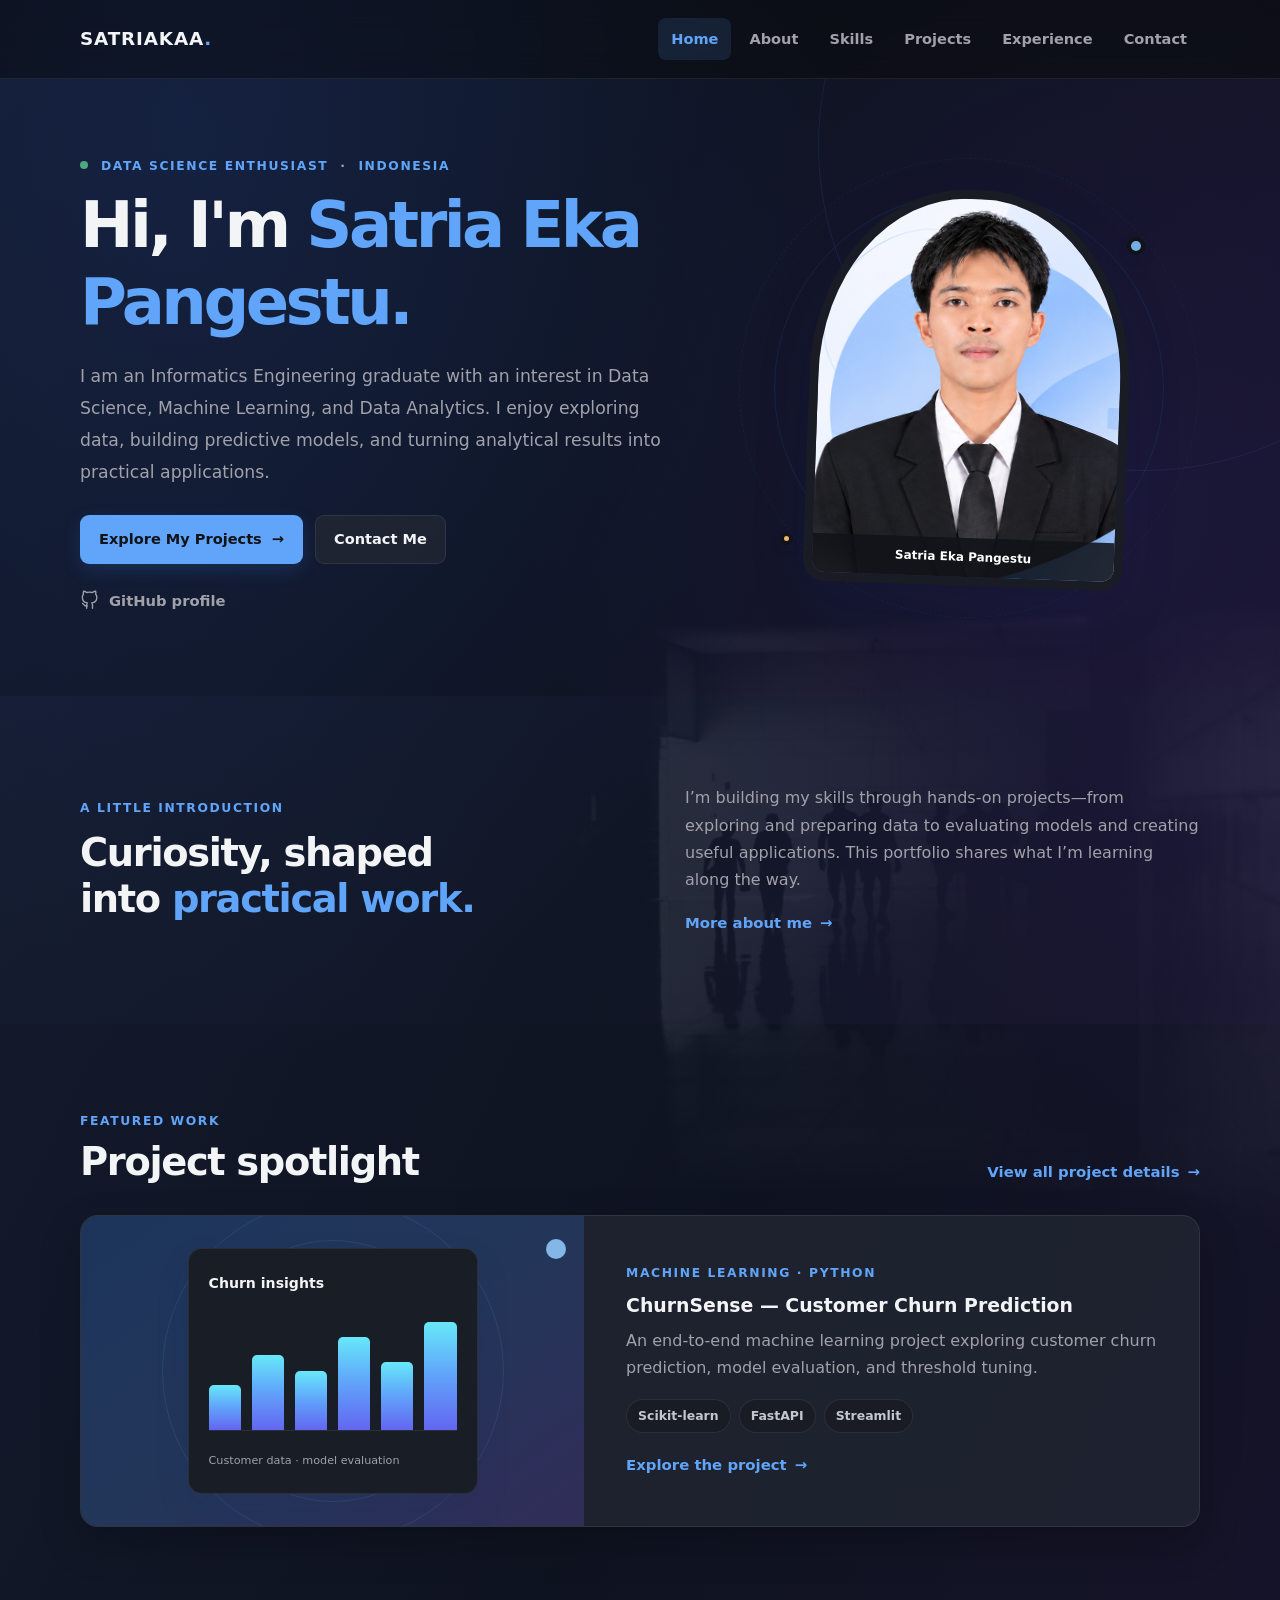
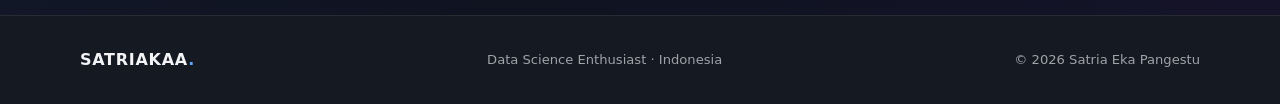
==== index.html @ 606b16f2 "Add portfolio website files" ====
<!doctype html>
<html lang="en">
  <head>
    <meta charset="utf-8" />
    <meta name="viewport" content="width=device-width, initial-scale=1" />
    <meta name="description" content="Satria Eka Pangestu is an Informatics Engineering graduate interested in data science, machine learning, and data analytics." />
    <meta name="theme-color" content="#ffffff" />
    <meta property="og:type" content="website" />
    <meta property="og:title" content="Satria Eka Pangestu | Data Science Enthusiast" />
    <meta property="og:description" content="Explore Satria Eka Pangestu's data science projects, skills, and experience." />
    <meta property="og:image" content="assets/images/profile.jpg" />
    <title>Satria Eka Pangestu | Data Science Enthusiast</title>
    <link rel="icon" href="assets/images/favicon.svg" type="image/svg+xml" />
    <link rel="stylesheet" href="assets/css/style.css" />
    <script src="assets/js/main.js" defer></script>
  </head>
  <body>
    <a class="skip-link" href="#main">Skip to content</a>
    <header class="site-header">
      <div class="container header-inner">
        <a class="brand" href="index.html" aria-label="SATRIAKAA home">SATRIAKAA<span>.</span></a>
        <button class="menu-toggle" type="button" aria-expanded="false" aria-controls="primary-navigation" aria-label="Open navigation menu"><span></span><span></span><span></span></button>
        <nav class="site-nav" id="primary-navigation" aria-label="Main navigation">
          <a href="index.html" aria-current="page">Home</a><a href="about.html">About</a><a href="skills.html">Skills</a><a href="projects.html">Projects</a><a href="experience.html">Experience</a><a href="contact.html">Contact</a>
        </nav>
      </div>
    </header>
    <main id="main">
      <section class="hero section">
        <div class="container hero-grid">
          <div class="hero-copy">
            <p class="eyebrow"><span class="status-dot"></span> Data Science Enthusiast <span class="eyebrow-divider">·</span> Indonesia</p>
            <h1>Hi, I'm <span class="text-blue">Satria Eka Pangestu.</span></h1>
            <p class="hero-lead">
              I am an Informatics Engineering graduate with an interest in Data Science, Machine Learning, and Data Analytics. I enjoy exploring data, building predictive models, and turning analytical results into practical applications.
            </p>
            <div class="button-row">
              <a class="button button-primary" href="projects.html">Explore My Projects <span aria-hidden="true">→</span></a
              ><a class="button button-secondary" href="contact.html">Contact Me</a>
            </div>
            <a class="social-link" href="https://github.com/SATRIAKAA" target="_blank" rel="noopener noreferrer" aria-label="Visit Satria Eka Pangestu on GitHub (opens in a new tab)"
              ><svg viewBox="0 0 24 24" aria-hidden="true">
                <path
                  d="M9 19c-4.3 1.4-4.3-2.5-6-3m12 6v-3.9a3.4 3.4 0 0 0-.9-2.7c3-.3 6.1-1.5 6.1-6.7a5.2 5.2 0 0 0-1.4-3.6 4.8 4.8 0 0 0-.1-3.6S17.5 1.2 15 3a13.2 13.2 0 0 0-7 0C5.5 1.2 4.3 1.5 4.3 1.5a4.8 4.8 0 0 0-.1 3.6 5.2 5.2 0 0 0-1.4 3.6c0 5.2 3.1 6.4 6.1 6.7a3.4 3.4 0 0 0-.9 2.7V22" /></svg
              >GitHub profile</a
            >
          </div>
          <div class="hero-visual">
            <div class="hero-orbit orbit-one"></div>
            <div class="hero-orbit orbit-two"></div>
            <div class="profile-frame"><img src="assets/images/profile.png" alt="Illustrated profile photo placeholder for Satria Eka Pangestu" /><span class="image-caption">Satria Eka Pangestu</span></div>
            <span class="decor-dot decor-dot-one"></span><span class="decor-dot decor-dot-two"></span>
          </div>
        </div>
      </section>
      <section class="section section-soft">
        <div class="container intro-grid">
          <div>
            <p class="eyebrow">A little introduction</p>
            <h2>Curiosity, shaped into <span class="text-blue">practical work.</span></h2>
          </div>
          <div>
            <p class="section-copy">I’m building my skills through hands-on projects—from exploring and preparing data to evaluating models and creating useful applications. This portfolio shares what I’m learning along the way.</p>
            <a class="text-link" href="about.html">More about me <span aria-hidden="true">→</span></a>
          </div>
        </div>
      </section>
      <section class="section">
        <div class="container">
          <div class="section-heading">
            <div>
              <p class="eyebrow">Featured work</p>
              <h2>Project spotlight</h2>
            </div>
            <a class="text-link" href="projects.html">View all project details <span aria-hidden="true">→</span></a>
          </div>
          <article class="card spotlight-card">
            <div class="spotlight-art" aria-hidden="true">
              <div class="chart-card">
                <span class="chart-label">Churn insights</span>
                <div class="chart-bars"><i></i><i></i><i></i><i></i><i></i><i></i></div>
                <span class="chart-axis">Customer data · model evaluation</span>
              </div>
              <span class="spotlight-orb"></span>
            </div>
            <div class="spotlight-content">
              <p class="eyebrow">Machine learning · Python</p>
              <h3>ChurnSense — Customer Churn Prediction</h3>
              <p>An end-to-end machine learning project exploring customer churn prediction, model evaluation, and threshold tuning.</p>
              <div class="tag-list" aria-label="Project technologies"><span class="tag">Scikit-learn</span><span class="tag">FastAPI</span><span class="tag">Streamlit</span></div>
              <a class="text-link" href="projects.html">Explore the project <span aria-hidden="true">→</span></a>
            </div>
          </article>
        </div>
      </section>
    </main>
    <footer class="site-footer">
      <div class="container footer-inner">
        <a class="brand footer-brand" href="index.html">SATRIAKAA<span>.</span></a>
        <p>Data Science Enthusiast · Indonesia</p>
        <p class="copyright">© <span data-current-year>2026</span> Satria Eka Pangestu</p>
      </div>
    </footer>
  </body>
</html>
---- assets/css/style.css ----
:root {
  color-scheme: dark;
  --color-background: #111318;
  --color-background-secondary: #191c24;
  --color-card: #222733c4;
  --color-navy: #f3f4f6;
  --color-blue: #60a5fa;
  --color-blue-dark: #93c5fd;
  --color-pale: rgb(96 165 250 / 12%);
  --color-text: #a1a1aa;
  --color-border: rgb(255 255 255 / 8%);
  --color-white: #222733;
  --color-surface: #191c24;
  --shadow-card: 0 16px 40px rgb(0 0 0 / 22%);
  --radius-card: 18px;
  --content-width: 1120px;
}

* {
  box-sizing: border-box;
}
html {
  scroll-behavior: smooth;
}
body {
  margin: 0;
  background-color: var(--color-background);
  background-image:
    radial-gradient(ellipse at 15% 8%, rgb(37 99 235 / 20%), transparent 42%),
    radial-gradient(ellipse at 88% 30%, rgb(124 58 237 / 14%), transparent 38%),
    linear-gradient(180deg, rgb(10 14 25 / 76%), rgb(10 12 20 / 88%)),
    url("../images/background-optimized.jpg");
  background-position: center;
  background-size: cover;
  color: var(--color-navy);
  font-family:
    Inter,
    ui-sans-serif,
    system-ui,
    -apple-system,
    BlinkMacSystemFont,
    "Segoe UI",
    sans-serif;
  font-size: 16px;
  line-height: 1.7;
  -webkit-font-smoothing: antialiased;
}
a {
  color: inherit;
}
button,
a {
  -webkit-tap-highlight-color: transparent;
}
a:focus-visible,
button:focus-visible {
  outline: 3px solid #68aaf000;
  outline-offset: 4px;
}
img,
svg {
  display: block;
  max-width: 100%;
}
.container {
  width: min(var(--content-width), calc(100% - 48px));
  margin-inline: auto;
}
.skip-link {
  position: absolute;
  z-index: 20;
  top: 12px;
  left: 12px;
  padding: 10px 14px;
  transform: translateY(-160%);
  border-radius: 8px;
  background: var(--color-navy);
  color: var(--color-white);
}
.skip-link:focus {
  transform: translateY(0);
}
.site-header {
  position: sticky;
  top: 0;
  z-index: 5;
  border-bottom: 1px solid var(--color-border);
  background: rgb(17 19 24 / 52%);
  backdrop-filter: blur(14px);
  -webkit-backdrop-filter: blur(14px);
}
.header-inner {
  min-height: 78px;
  display: flex;
  align-items: center;
  justify-content: space-between;
  gap: 32px;
}
.brand {
  color: var(--color-navy);
  font-size: 1.15rem;
  font-weight: 850;
  letter-spacing: 0.045em;
  text-decoration: none;
}
.brand span {
  color: var(--color-blue);
}
.site-nav {
  display: flex;
  align-items: center;
  gap: 5px;
}
.site-nav a {
  border-radius: 8px;
  padding: 9px 13px;
  color: #43516c;
  font-size: 0.91rem;
  font-weight: 600;
  text-decoration: none;
  transition:
    background-color 0.18s ease,
    color 0.18s ease;
}
.site-nav a:hover,
.site-nav a[aria-current="page"] {
  background: var(--color-pale);
  color: var(--color-blue);
}
.menu-toggle {
  display: none;
}

.section {
  padding: 88px 0;
}
.section-soft {
  background: linear-gradient(115deg, rgb(30 41 70 / 82%) 0%, rgb(24 32 54 / 82%) 52%, rgb(35 29 67 / 82%) 100%);
}
.hero {
  position: relative;
  overflow: hidden;
  min-height: 590px;
  display: flex;
  align-items: center;
  padding: 78px 0;
}
.hero::before {
  position: absolute;
  top: -260px;
  right: -190px;
  width: 650px;
  height: 650px;
  border: 1px solid rgb(23 105 170 / 9%);
  border-radius: 50%;
  content: "";
}
.hero-grid {
  position: relative;
  display: grid;
  grid-template-columns: 1.12fr 0.88fr;
  align-items: center;
  gap: 70px;
}
.hero-copy {
  max-width: 680px;
}
.eyebrow {
  margin: 0 0 12px;
  color: var(--color-blue);
  font-size: 0.77rem;
  font-weight: 750;
  letter-spacing: 0.13em;
  line-height: 1.5;
  text-transform: uppercase;
}
.status-dot {
  display: inline-block;
  width: 8px;
  height: 8px;
  margin-right: 7px;
  border-radius: 50%;
  background: #4ea582;
  vertical-align: 1px;
}
.eyebrow-divider {
  padding: 0 6px;
  color: #9aa8be;
}
h1,
h2,
h3,
p {
  margin-top: 0;
}
h1,
h2,
h3 {
  color: var(--color-navy);
  line-height: 1.2;
}
h1 {
  margin-bottom: 20px;
  font-size: clamp(2.6rem, 5vw, 4.2rem);
  font-weight: 780;
  letter-spacing: -0.055em;
}
h2 {
  margin-bottom: 18px;
  font-size: clamp(1.75rem, 3vw, 2.45rem);
  font-weight: 740;
  letter-spacing: -0.035em;
}
h3 {
  margin-bottom: 10px;
  font-size: 1.18rem;
  font-weight: 700;
}
.text-blue {
  color: var(--color-blue);
}
.hero-lead {
  max-width: 620px;
  margin-bottom: 26px;
  color: var(--color-text);
  font-size: 1.08rem;
  line-height: 1.85;
}
.button-row {
  display: flex;
  flex-wrap: wrap;
  align-items: center;
  gap: 12px;
}
.button {
  min-height: 48px;
  display: inline-flex;
  align-items: center;
  justify-content: center;
  gap: 10px;
  border: 1px solid transparent;
  border-radius: 9px;
  padding: 11px 18px;
  font-size: 0.91rem;
  font-weight: 700;
  text-align: center;
  text-decoration: none;
  transition:
    background-color 0.18s ease,
    box-shadow 0.18s ease,
    transform 0.18s ease;
}
.button:hover {
  transform: translateY(-2px);
}
.button-primary {
  background: var(--color-blue);
  color: var(--color-white);
  box-shadow: 0 6px 15px rgb(23 105 170 / 17%);
}
.button-primary:hover {
  background: var(--color-blue-dark);
  box-shadow: 0 9px 20px rgb(23 105 170 / 22%);
}
.button-secondary {
  border-color: var(--color-border);
  background: var(--color-white);
  color: var(--color-navy);
}
.button-secondary:hover {
  border-color: #9ebee4;
  background: #f8fbff;
}
.social-link {
  display: inline-flex;
  align-items: center;
  gap: 9px;
  margin-top: 24px;
  color: var(--color-text);
  font-size: 0.92rem;
  font-weight: 600;
  text-decoration: none;
}
.social-link:hover {
  color: var(--color-blue);
}
.social-link svg {
  width: 20px;
  fill: none;
  stroke: currentColor;
  stroke-linecap: round;
  stroke-linejoin: round;
  stroke-width: 1.6;
}
.hero-visual {
  position: relative;
  min-height: 390px;
  display: grid;
  place-items: center;
}
.profile-frame {
  position: relative;
  z-index: 1;
  width: min(320px, 82%);
  overflow: hidden;
  border: 9px solid var(--color-white);
  border-radius: 48% 48% 22px 22px;
  background: var(--color-pale);
  box-shadow: 0 20px 55px rgb(16 38 92 / 14%);
  transform: rotate(2deg);
}
.profile-frame img {
  width: 100%;
  aspect-ratio: 4 / 5;
  object-fit: cover;
}
.image-caption {
  position: absolute;
  right: 0;
  bottom: 0;
  left: 0;
  padding: 9px 12px;
  background: rgb(16 38 92 / 80%);
  color: white;
  font-size: 0.75rem;
  font-weight: 650;
  text-align: center;
}
.hero-orbit {
  position: absolute;
  border: 1px solid rgb(23 105 170 / 18%);
  border-radius: 50%;
}
.orbit-one {
  width: 390px;
  height: 390px;
}
.orbit-two {
  width: 460px;
  height: 460px;
  border-style: dashed;
  opacity: 0.7;
}
.decor-dot {
  position: absolute;
  z-index: 2;
  width: 18px;
  height: 18px;
  border: 4px solid white;
  border-radius: 50%;
  background: #76aee4;
  box-shadow: 0 4px 12px rgb(16 38 92 / 12%);
}
.decor-dot-one {
  top: 47px;
  right: 12%;
}
.decor-dot-two {
  bottom: 40px;
  left: 9%;
  width: 13px;
  height: 13px;
  background: #e9b86f;
}

.intro-grid {
  display: grid;
  grid-template-columns: 1fr 1fr;
  align-items: center;
  gap: 90px;
}
.intro-grid h2 {
  max-width: 420px;
  margin-bottom: 0;
}
.section-copy {
  margin-bottom: 16px;
  color: var(--color-text);
}
.text-link {
  display: inline-flex;
  align-items: center;
  gap: 8px;
  color: var(--color-blue);
  font-size: 0.93rem;
  font-weight: 700;
  text-decoration: none;
}
.text-link:hover {
  color: var(--color-blue-dark);
}
.section-heading {
  display: flex;
  align-items: end;
  justify-content: space-between;
  gap: 24px;
  margin-bottom: 30px;
}
.section-heading .eyebrow {
  margin-bottom: 8px;
}
.section-heading h2 {
  margin-bottom: 0;
}
.centered-heading {
  justify-content: center;
  text-align: center;
}
.card {
  border: 1px solid var(--color-border);
  border-radius: var(--radius-card);
  background: var(--color-white);
  box-shadow: var(--shadow-card);
  transition:
    transform 0.2s ease,
    border-color 0.2s ease,
    box-shadow 0.2s ease;
}
.spotlight-card {
  display: grid;
  grid-template-columns: 0.9fr 1.1fr;
  overflow: hidden;
}
.spotlight-art {
  position: relative;
  min-height: 310px;
  display: grid;
  place-items: center;
  overflow: hidden;
  background: linear-gradient(145deg, #1d355b, #23365a 52%, #312d59);
}
.spotlight-art::before,
.spotlight-art::after {
  position: absolute;
  border: 1px solid rgb(23 105 170 / 13%);
  border-radius: 50%;
  content: "";
}
.spotlight-art::before {
  width: 340px;
  height: 340px;
}
.spotlight-art::after {
  width: 260px;
  height: 260px;
}
.chart-card {
  position: relative;
  z-index: 1;
  width: min(290px, 82%);
  border: 1px solid rgb(216 229 248 / 90%);
  border-radius: 14px;
  padding: 20px;
  background: rgb(255 255 255 / 91%);
  box-shadow: 0 15px 35px rgb(16 38 92 / 10%);
}
.chart-label {
  color: var(--color-navy);
  font-size: 0.88rem;
  font-weight: 700;
}
.chart-bars {
  height: 115px;
  display: flex;
  align-items: end;
  justify-content: space-between;
  gap: 11px;
  margin: 20px 0 14px;
  border-bottom: 1px solid var(--color-border);
}
.chart-bars i {
  flex: 1;
  border-radius: 5px 5px 0 0;
  background: linear-gradient(180deg, #67e8f9, #60a5fa 48%, #6366f1);
}
.chart-bars i:nth-child(1) {
  height: 40%;
}
.chart-bars i:nth-child(2) {
  height: 66%;
}
.chart-bars i:nth-child(3) {
  height: 52%;
}
.chart-bars i:nth-child(4) {
  height: 82%;
}
.chart-bars i:nth-child(5) {
  height: 60%;
}
.chart-bars i:nth-child(6) {
  height: 95%;
}
.chart-axis {
  color: #78859b;
  font-size: 0.7rem;
}
.spotlight-orb {
  position: absolute;
  top: 23px;
  right: 18px;
  width: 20px;
  height: 20px;
  border-radius: 50%;
  background: #83b7e7;
}
.spotlight-content {
  align-self: center;
  padding: 38px 42px;
}
.spotlight-content > p:not(.eyebrow) {
  margin-bottom: 18px;
  color: var(--color-text);
}
.tag-list {
  display: flex;
  flex-wrap: wrap;
  gap: 8px;
  margin: 0;
  padding: 0;
  list-style: none;
}
.tag {
  display: inline-flex;
  align-items: center;
  border: 1px solid var(--color-border);
  border-radius: 999px;
  padding: 5px 11px;
  background: #f6f9ff;
  color: #455675;
  font-size: 0.78rem;
  font-weight: 600;
}
.spotlight-content .text-link {
  margin-top: 20px;
}

.page-hero {
  position: relative;
  overflow: hidden;
  padding: 76px 0 70px;
  background: linear-gradient(110deg, rgb(20 37 67 / 88%), rgb(31 35 73 / 82%) 55%, rgb(35 28 62 / 86%));
}
.page-hero::after {
  position: absolute;
  top: -130px;
  right: 7%;
  width: 280px;
  height: 280px;
  border: 1px solid rgb(23 105 170 / 11%);
  border-radius: 50%;
  content: "";
}
.page-hero .container {
  position: relative;
  z-index: 1;
}
.page-hero h1 {
  margin-bottom: 10px;
  font-size: clamp(2.55rem, 5vw, 3.7rem);
}
.page-subtitle {
  max-width: 660px;
  margin-bottom: 0;
  color: var(--color-text);
  font-size: 1.08rem;
}
.about-layout {
  display: grid;
  grid-template-columns: 0.72fr 1.28fr;
  align-items: center;
  gap: 80px;
}
.about-mark {
  position: relative;
  min-height: 320px;
  overflow: hidden;
  border: 1px solid var(--color-border);
  border-radius: var(--radius-card);
  background: linear-gradient(145deg, #1d355b, #283c61 55%, #35305e);
}
.about-mark img {
  position: absolute;
  inset: 0;
  width: 100%;
  height: 100%;
  object-fit: cover;
}
.about-content p:not(.eyebrow) {
  color: var(--color-text);
}
.about-content h2 {
  font-size: clamp(1.65rem, 3vw, 2.25rem);
}
.card-grid {
  display: grid;
  gap: 20px;
}
.three-columns {
  grid-template-columns: repeat(3, 1fr);
}
.two-columns {
  grid-template-columns: repeat(2, 1fr);
}
.info-card {
  padding: 27px;
}
.info-card p {
  margin: 0;
  color: var(--color-text);
}
.card-icon {
  width: 42px;
  height: 42px;
  display: grid;
  place-items: center;
  margin-bottom: 19px;
  border-radius: 12px;
  background: var(--color-pale);
  color: var(--color-blue);
  font-size: 1.35rem;
  font-weight: 700;
}
.skills-grid {
  gap: 22px;
}
.skill-card {
  padding: 27px 28px 30px;
  background: transparent;
  box-shadow: none;
}
.skill-heading {
  display: flex;
  align-items: center;
  gap: 14px;
  margin-bottom: 21px;
}
.skill-heading h2 {
  margin: 0;
  font-size: 1.16rem;
  letter-spacing: -0.015em;
}
.skill-icon {
  width: 42px;
  height: 42px;
  flex: 0 0 42px;
  display: grid;
  place-items: center;
  border-radius: 12px;
  background: var(--color-pale);
  color: var(--color-blue);
  font-size: 0.85rem;
  font-weight: 800;
}
.skill-list {
  display: flex;
  flex-wrap: wrap;
  gap: 9px;
  margin: 0;
  padding: 0;
  list-style: none;
}
.skill-list li {
  display: inline-flex;
  align-items: center;
  gap: 8px;
  border: 1px solid var(--color-border);
  border-radius: 8px;
  padding: 6px 10px;
  background: rgb(255 255 255 / 3%);
  color: var(--color-navy);
  font-size: 0.87rem;
  font-weight: 550;
}
.skill-logo {
  width: 25px;
  height: 25px;
  flex: 0 0 25px;
  object-fit: contain;
}

.project-card {
  overflow: hidden;
}
.project-banner {
  min-height: 250px;
  overflow: hidden;
  background: linear-gradient(120deg, #1d355b, #25375c 52%, #332e5d);
}
.project-banner-image {
  display: block;
  width: 100%;
  height: clamp(205px, 30vw, 360px);
  object-fit: cover;
}
.project-visual {
  width: min(600px, calc(100% - 48px));
  padding: 25px 30px 20px;
  border: 1px solid rgb(255 255 255 / 85%);
  border-radius: 14px;
  background: rgb(255 255 255 / 76%);
  box-shadow: 0 15px 40px rgb(16 38 92 / 8%);
}
.visual-kicker {
  color: #72809a;
  font-size: 0.67rem;
  font-weight: 750;
  letter-spacing: 0.15em;
}
.visual-graph {
  height: 110px;
  display: flex;
  align-items: end;
  gap: 14px;
  margin-top: 18px;
  border-bottom: 1px solid var(--color-border);
}
.visual-graph i {
  flex: 1;
  border-radius: 5px 5px 0 0;
  background: linear-gradient(180deg, #67e8f9, #60a5fa 48%, #6366f1);
}
.visual-graph i:nth-child(1) {
  height: 33%;
}
.visual-graph i:nth-child(2) {
  height: 57%;
}
.visual-graph i:nth-child(3) {
  height: 45%;
}
.visual-graph i:nth-child(4) {
  height: 78%;
}
.visual-graph i:nth-child(5) {
  height: 62%;
}
.visual-graph i:nth-child(6) {
  height: 89%;
}
.visual-graph i:nth-child(7) {
  height: 69%;
}
.visual-graph i:nth-child(8) {
  height: 100%;
}
.visual-legend {
  display: flex;
  justify-content: space-between;
  gap: 10px;
  margin-top: 12px;
  color: #63718a;
  font-size: 0.72rem;
}
.project-body {
  padding: 38px 42px 42px;
}
.project-body h2 {
  margin-bottom: 13px;
}
.project-description {
  max-width: 840px;
  margin-bottom: 20px;
  color: var(--color-text);
}
.project-tags {
  margin-bottom: 28px;
}
.metrics-block {
  border: 1px solid var(--color-border);
  border-radius: 13px;
  padding: 23px;
  background: #fbfdff;
}
.metrics-heading {
  display: flex;
  flex-wrap: wrap;
  align-items: center;
  justify-content: space-between;
  gap: 12px;
  margin-bottom: 18px;
}
.metrics-heading h3 {
  margin: 0;
  font-size: 1.05rem;
}
.result-label {
  color: #68758d;
  font-size: 0.77rem;
  font-weight: 650;
}
.metrics-grid {
  display: grid;
  grid-template-columns: repeat(3, 1fr);
  gap: 11px;
  margin: 0;
}
.metric {
  border: 1px solid #e3ecf8;
  border-radius: 9px;
  padding: 12px 14px;
  background: white;
}
.metric dt {
  margin-bottom: 3px;
  color: var(--color-text);
  font-size: 0.77rem;
}
.metric dd {
  margin: 0;
  color: var(--color-navy);
  font-size: 1.2rem;
  font-weight: 750;
}
.metric-note {
  margin: 17px 0 0;
  color: var(--color-text);
  font-size: 0.9rem;
}
.project-actions {
  margin-top: 23px;
}
.disclaimer {
  margin: 15px 0 0;
  color: #6a7589;
  font-size: 0.78rem;
}
.experience-card {
  display: grid;
  grid-template-columns: 0.7fr 1.3fr;
  overflow: hidden;
}
.experience-art {
  min-height: 345px;
  display: grid;
  place-items: center;
  padding: 30px;
  background: linear-gradient(145deg, #1d355b, #26395e 52%, #332e5c);
}
.experience-art img {
  width: 100%;
  max-width: 300px;
}
.experience-content {
  align-self: center;
  padding: 38px 42px;
}
.experience-title-row {
  display: flex;
  align-items: start;
  justify-content: space-between;
  gap: 20px;
  margin-bottom: 17px;
}
.experience-title-row .eyebrow {
  margin-bottom: 7px;
}
.experience-title-row h2 {
  margin-bottom: 3px;
  font-size: 1.7rem;
}
.company-name {
  margin-bottom: 0;
  color: var(--color-blue);
  font-weight: 650;
}
.date-pill {
  flex-shrink: 0;
  border: 1px solid var(--color-border);
  border-radius: 999px;
  padding: 7px 12px;
  background: #f8fbff;
  color: #52617b;
  font-size: 0.76rem;
  font-weight: 650;
}
.experience-content > p {
  color: var(--color-text);
}
.small-heading {
  margin: 20px 0 12px;
  font-size: 0.95rem;
}
.contact-grid {
  gap: 18px;
}
.contact-card {
  min-height: 195px;
  display: grid;
  grid-template-columns: 50px 1fr;
  grid-template-rows: auto auto auto;
  align-content: center;
  column-gap: 17px;
  padding: 25px;
  text-decoration: none;
}
.contact-icon {
  width: 48px;
  height: 48px;
  grid-column: 1;
  grid-row: 1 / span 3;
  display: grid;
  place-items: center;
  border-radius: 13px;
  background: var(--color-pale);
  color: var(--color-blue);
}
.contact-icon svg {
  width: 23px;
  fill: none;
  stroke: currentColor;
  stroke-linecap: round;
  stroke-linejoin: round;
  stroke-width: 1.7;
}
.contact-label {
  color: var(--color-text);
  font-size: 0.8rem;
  font-weight: 650;
}
.contact-value {
  overflow-wrap: anywhere;
  color: var(--color-navy);
  font-size: 1rem;
  font-weight: 700;
}
.contact-action {
  margin-top: 6px;
  color: var(--color-blue);
  font-size: 0.82rem;
  font-weight: 700;
}
.site-footer {
  border-top: 1px solid var(--color-border);
  background: #fbfdff;
}
.footer-inner {
  min-height: 88px;
  display: flex;
  align-items: center;
  justify-content: space-between;
  gap: 20px;
  padding-block: 18px;
}
.footer-brand {
  font-size: 1rem;
}
.footer-inner p {
  margin: 0;
  color: var(--color-text);
  font-size: 0.82rem;
}
.copyright {
  text-align: right;
}

@media (max-width: 900px) {
  .container {
    width: min(var(--content-width), calc(100% - 40px));
  }
  .header-inner {
    gap: 15px;
  }
  .site-nav {
    gap: 0;
  }
  .site-nav a {
    padding-inline: 9px;
    font-size: 0.84rem;
  }
  .hero-grid {
    gap: 34px;
  }
  .hero-visual {
    min-height: 340px;
  }
  .orbit-one {
    width: 330px;
    height: 330px;
  }
  .orbit-two {
    width: 390px;
    height: 390px;
  }
  .intro-grid,
  .about-layout {
    gap: 45px;
  }
  .experience-card {
    grid-template-columns: 0.75fr 1.25fr;
  }
  .experience-content {
    padding: 30px;
  }
  .experience-title-row {
    display: block;
  }
  .date-pill {
    display: inline-flex;
    margin-top: 12px;
  }
}
@media (max-width: 700px) {
  .container {
    width: min(var(--content-width), calc(100% - 36px));
  }
  .header-inner {
    min-height: 68px;
    flex-wrap: wrap;
  }
  .brand {
    font-size: 1.05rem;
  }
  .menu-toggle {
    width: 44px;
    height: 44px;
    display: flex;
    flex-direction: column;
    align-items: center;
    justify-content: center;
    gap: 5px;
    border: 1px solid var(--color-border);
    border-radius: 9px;
    background: white;
    cursor: pointer;
  }
  .menu-toggle span {
    width: 18px;
    height: 2px;
    border-radius: 2px;
    background: var(--color-navy);
    transition:
      transform 0.18s ease,
      opacity 0.18s ease;
  }
  .menu-toggle[aria-expanded="true"] span:first-child {
    transform: translateY(7px) rotate(45deg);
  }
  .menu-toggle[aria-expanded="true"] span:nth-child(2) {
    opacity: 0;
  }
  .menu-toggle[aria-expanded="true"] span:last-child {
    transform: translateY(-7px) rotate(-45deg);
  }
  .site-nav {
    width: 100%;
    display: none;
    flex-direction: column;
    align-items: stretch;
    gap: 3px;
    padding: 0 0 13px;
  }
  .site-nav.is-open {
    display: flex;
  }
  .site-nav a {
    min-height: 43px;
    padding: 10px 12px;
    font-size: 0.94rem;
  }
  .section {
    padding: 66px 0;
  }
  .hero {
    min-height: 0;
    padding: 58px 0 68px;
  }
  .hero-grid {
    grid-template-columns: 1fr;
    gap: 18px;
  }
  .hero-copy {
    order: 1;
  }
  .hero-visual {
    min-height: 330px;
    order: 0;
  }
  .profile-frame {
    width: min(235px, 68%);
  }
  .orbit-one {
    width: 290px;
    height: 290px;
  }
  .orbit-two {
    width: 340px;
    height: 340px;
  }
  .decor-dot-one {
    right: 18%;
  }
  .hero h1 {
    font-size: clamp(2.55rem, 11vw, 3.55rem);
  }
  .hero-lead {
    font-size: 1rem;
  }
  .intro-grid,
  .about-layout {
    grid-template-columns: 1fr;
    gap: 24px;
  }
  .section-heading {
    align-items: start;
    flex-direction: column;
  }
  .spotlight-card {
    grid-template-columns: 1fr;
  }
  .spotlight-art {
    min-height: 250px;
  }
  .spotlight-content {
    padding: 27px 24px 30px;
  }
  .page-hero {
    padding: 58px 0 52px;
  }
  .page-hero::after {
    right: -90px;
  }
  .three-columns,
  .two-columns {
    grid-template-columns: 1fr;
  }
  .about-mark {
    min-height: 230px;
  }
  .info-card {
    padding: 23px;
  }
  .skill-card {
    padding: 24px;
  }
  .project-banner {
    min-height: 205px;
  }
  .project-visual {
    padding: 20px;
  }
  .visual-graph {
    height: 85px;
    gap: 8px;
  }
  .visual-legend {
    font-size: 0.65rem;
  }
  .project-body {
    padding: 28px 22px 30px;
  }
  .metrics-block {
    padding: 17px;
  }
  .metrics-grid {
    grid-template-columns: repeat(2, 1fr);
  }
  .experience-card {
    grid-template-columns: 1fr;
  }
  .experience-art {
    min-height: 230px;
  }
  .experience-art img {
    max-width: 240px;
  }
  .experience-content {
    padding: 27px 23px 30px;
  }
  .experience-title-row {
    display: flex;
    flex-direction: column;
    gap: 6px;
  }
  .date-pill {
    margin-top: 0;
  }
  .contact-card {
    min-height: 165px;
  }
  .footer-inner {
    align-items: flex-start;
    flex-direction: column;
    gap: 7px;
    padding-block: 22px;
  }
  .copyright {
    text-align: left;
  }
}
@media (max-width: 380px) {
  .container {
    width: calc(100% - 30px);
  }
  .button {
    width: 100%;
  }
  .button-row {
    align-items: stretch;
  }
  .hero-visual {
    min-height: 290px;
  }
  .profile-frame {
    width: 205px;
  }
  .orbit-one {
    width: 260px;
    height: 260px;
  }
  .orbit-two {
    width: 305px;
    height: 305px;
  }
  .metrics-grid {
    grid-template-columns: 1fr 1fr;
  }
}
@media (prefers-reduced-motion: reduce) {
  *,
  *::before,
  *::after {
    scroll-behavior: auto !important;
    transition-duration: 0.01ms !important;
    animation-duration: 0.01ms !important;
    animation-iteration-count: 1 !important;
  }
}

/* Dark minimalist theme: keep the same components while shifting their surfaces. */
.site-header {
  border-color: var(--color-border);
  background: rgb(17 19 24 / 52%);
}
.site-nav a {
  color: var(--color-text);
}
.site-nav a:hover,
.site-nav a[aria-current="page"] {
  color: #60a5fa;
}
.section-soft {
  background: linear-gradient(115deg, rgb(30 41 70 / 82%) 0%, rgb(24 32 54 / 82%) 52%, rgb(35 29 67 / 82%) 100%);
}
.hero::before {
  border-color: rgb(59 130 246 / 12%);
}
.button-primary {
  color: #111318;
  box-shadow: 0 6px 18px rgb(59 130 246 / 18%);
}
.button-primary:hover {
  color: #111318;
}
.button-secondary {
  background: var(--color-card);
  color: var(--color-navy);
}
.button-secondary:hover {
  border-color: rgb(96 165 250 / 40%);
  background: #2a3040;
}
.profile-frame {
  border-color: var(--color-background-secondary);
  background: var(--color-card);
}
.image-caption {
  background: rgb(17 19 24 / 88%);
}
.decor-dot {
  border-color: var(--color-background);
}
.card {
  border-color: var(--color-border);
  background: var(--color-card);
}
.spotlight-art {
  background: linear-gradient(145deg, #1d355b, #23365a 52%, #312d59);
}
.spotlight-art::before,
.spotlight-art::after {
  border-color: rgb(96 165 250 / 14%);
}
.chart-card {
  border-color: var(--color-border);
  background: rgb(25 28 36 / 94%);
}
.chart-label {
  color: var(--color-navy);
}
.chart-bars {
  border-color: var(--color-border);
}
.chart-bars i {
  background: linear-gradient(180deg, #67e8f9, #60a5fa 48%, #6366f1);
}
.chart-axis {
  color: var(--color-text);
}
.tag {
  border-color: var(--color-border);
  background: #191c24;
  color: #c4c7ce;
}
.page-hero {
  background: linear-gradient(110deg, rgb(20 37 67 / 88%), rgb(31 35 73 / 82%) 55%, rgb(35 28 62 / 86%));
}
.page-hero::after {
  border-color: rgb(59 130 246 / 13%);
}
.about-mark {
  border-color: var(--color-border);
  background: linear-gradient(145deg, #1d355b, #283c61 55%, #35305e);
}
.skill-card {
  background: transparent;
}
.project-banner {
  background: linear-gradient(120deg, #1d355b, #25375c 52%, #332e5d);
}
.project-visual {
  border-color: var(--color-border);
  background: rgb(25 28 36 / 90%);
}
.visual-kicker,
.visual-legend {
  color: var(--color-text);
}
.visual-graph {
  border-color: var(--color-border);
}
.visual-graph i {
  background: linear-gradient(180deg, #67e8f9, #60a5fa 48%, #6366f1);
}
.metrics-block {
  border-color: var(--color-border);
  background: #191c24;
}
.result-label {
  color: var(--color-text);
}
.metric {
  border-color: var(--color-border);
  background: #222733;
}
.metric dd {
  color: var(--color-navy);
}
.disclaimer {
  color: var(--color-text);
}
.experience-art {
  background: linear-gradient(145deg, #1d355b, #26395e 52%, #332e5c);
}
.date-pill {
  border-color: var(--color-border);
  background: #191c24;
  color: #c4c7ce;
}
.site-footer {
  border-color: var(--color-border);
  background: rgb(25 28 36 / 84%);
}

@media (max-width: 700px) {
  .menu-toggle {
    border-color: var(--color-border);
    background: var(--color-card);
  }
  .menu-toggle span {
    background: var(--color-navy);
  }
}

@media (hover: hover) {
  .tag-list > *,
  .skill-list > li {
    position: relative;
    overflow: hidden;
    isolation: isolate;
    transition:
      transform 0.2s ease,
      border-color 0.2s ease,
      background-color 0.2s ease,
      color 0.2s ease,
      box-shadow 0.2s ease;
    transition-delay: var(--tag-delay, 0ms);
  }

  .tag-list > *::after,
  .skill-list > li::after {
    position: absolute;
    z-index: -1;
    top: -50%;
    bottom: -50%;
    left: 0;
    width: 38%;
    transform: translateX(-180%) skewX(-20deg);
    background: linear-gradient(90deg, transparent, rgb(255 255 255 / 38%), transparent);
    content: "";
    pointer-events: none;
  }

  .tag-list > *:hover,
  .skill-list > li:hover {
    transform: translateY(-2px);
    border-color: #60a5fa;
    background-color: #2563eb;
    color: #fff;
    box-shadow: 0 0 16px rgb(59 130 246 / 48%);
  }

  .tag-list > *:hover::after,
  .skill-list > li:hover::after {
    animation: tag-shine 0.65s ease var(--tag-delay, 0ms) both;
  }

  .tag-list > *:nth-child(2),
  .skill-list > li:nth-child(2) {
    --tag-delay: 45ms;
  }
  .tag-list > *:nth-child(3),
  .skill-list > li:nth-child(3) {
    --tag-delay: 90ms;
  }
  .tag-list > *:nth-child(4),
  .skill-list > li:nth-child(4) {
    --tag-delay: 135ms;
  }
  .tag-list > *:nth-child(5),
  .skill-list > li:nth-child(5) {
    --tag-delay: 180ms;
  }
  .tag-list > *:nth-child(6),
  .skill-list > li:nth-child(6) {
    --tag-delay: 225ms;
  }
  .tag-list > *:nth-child(7),
  .skill-list > li:nth-child(7) {
    --tag-delay: 270ms;
  }
  .tag-list > *:nth-child(8),
  .skill-list > li:nth-child(8) {
    --tag-delay: 315ms;
  }
  .tag-list > *:nth-child(9),
  .skill-list > li:nth-child(9) {
    --tag-delay: 360ms;
  }
  .tag-list > *:nth-child(10),
  .skill-list > li:nth-child(10) {
    --tag-delay: 405ms;
  }

  @keyframes tag-shine {
    to {
      transform: translateX(380%) skewX(-20deg);
    }
  }
}

@media (prefers-reduced-motion: reduce) {
  .tag-list > *,
  .skill-list > li {
    --tag-delay: 0ms;
  }
}

@media (hover: hover) {
  .card:hover {
    transform: translateY(-3px);
    border-color: rgb(96 165 250 / 55%);
    box-shadow:
      0 0 0 1px rgb(59 130 246 / 24%),
      0 0 26px rgb(59 130 246 / 24%),
      var(--shadow-card);
  }
}

.card:focus-visible {
  outline: 3px solid #68aaf0;
  outline-offset: 4px;
}

@media (prefers-reduced-motion: no-preference) {
  .card[data-scroll-reveal="left"][data-scroll-visible="false"] {
    transform: translateX(-42px);
  }

  .card[data-scroll-reveal="right"][data-scroll-visible="false"] {
    transform: translateX(42px);
  }

  .card[data-scroll-visible] {
    opacity: 0;
    transition:
      opacity 0.65s ease var(--card-reveal-delay, 0ms),
      transform 0.65s cubic-bezier(0.2, 0.75, 0.25, 1) var(--card-reveal-delay, 0ms),
      border-color 0.2s ease,
      box-shadow 0.2s ease;
  }

  .card[data-scroll-visible="true"] {
    transform: translateX(0);
    opacity: 1;
  }

  .card[data-scroll-visible="true"]:hover {
    transform: translateY(-3px);
  }
}

.section,
.hero,
.page-hero {
  background: linear-gradient(
    115deg,
    rgb(30 41 70 / 48%) 0%,
    rgb(24 32 54 / 40%) 52%,
    rgb(35 29 67 / 48%) 100%
  );
}

.section-soft {
  background: linear-gradient(
    115deg,
    rgb(30 41 70 / 58%) 0%,
    rgb(24 32 54 / 52%) 52%,
    rgb(35 29 67 / 58%) 100%
  );
}
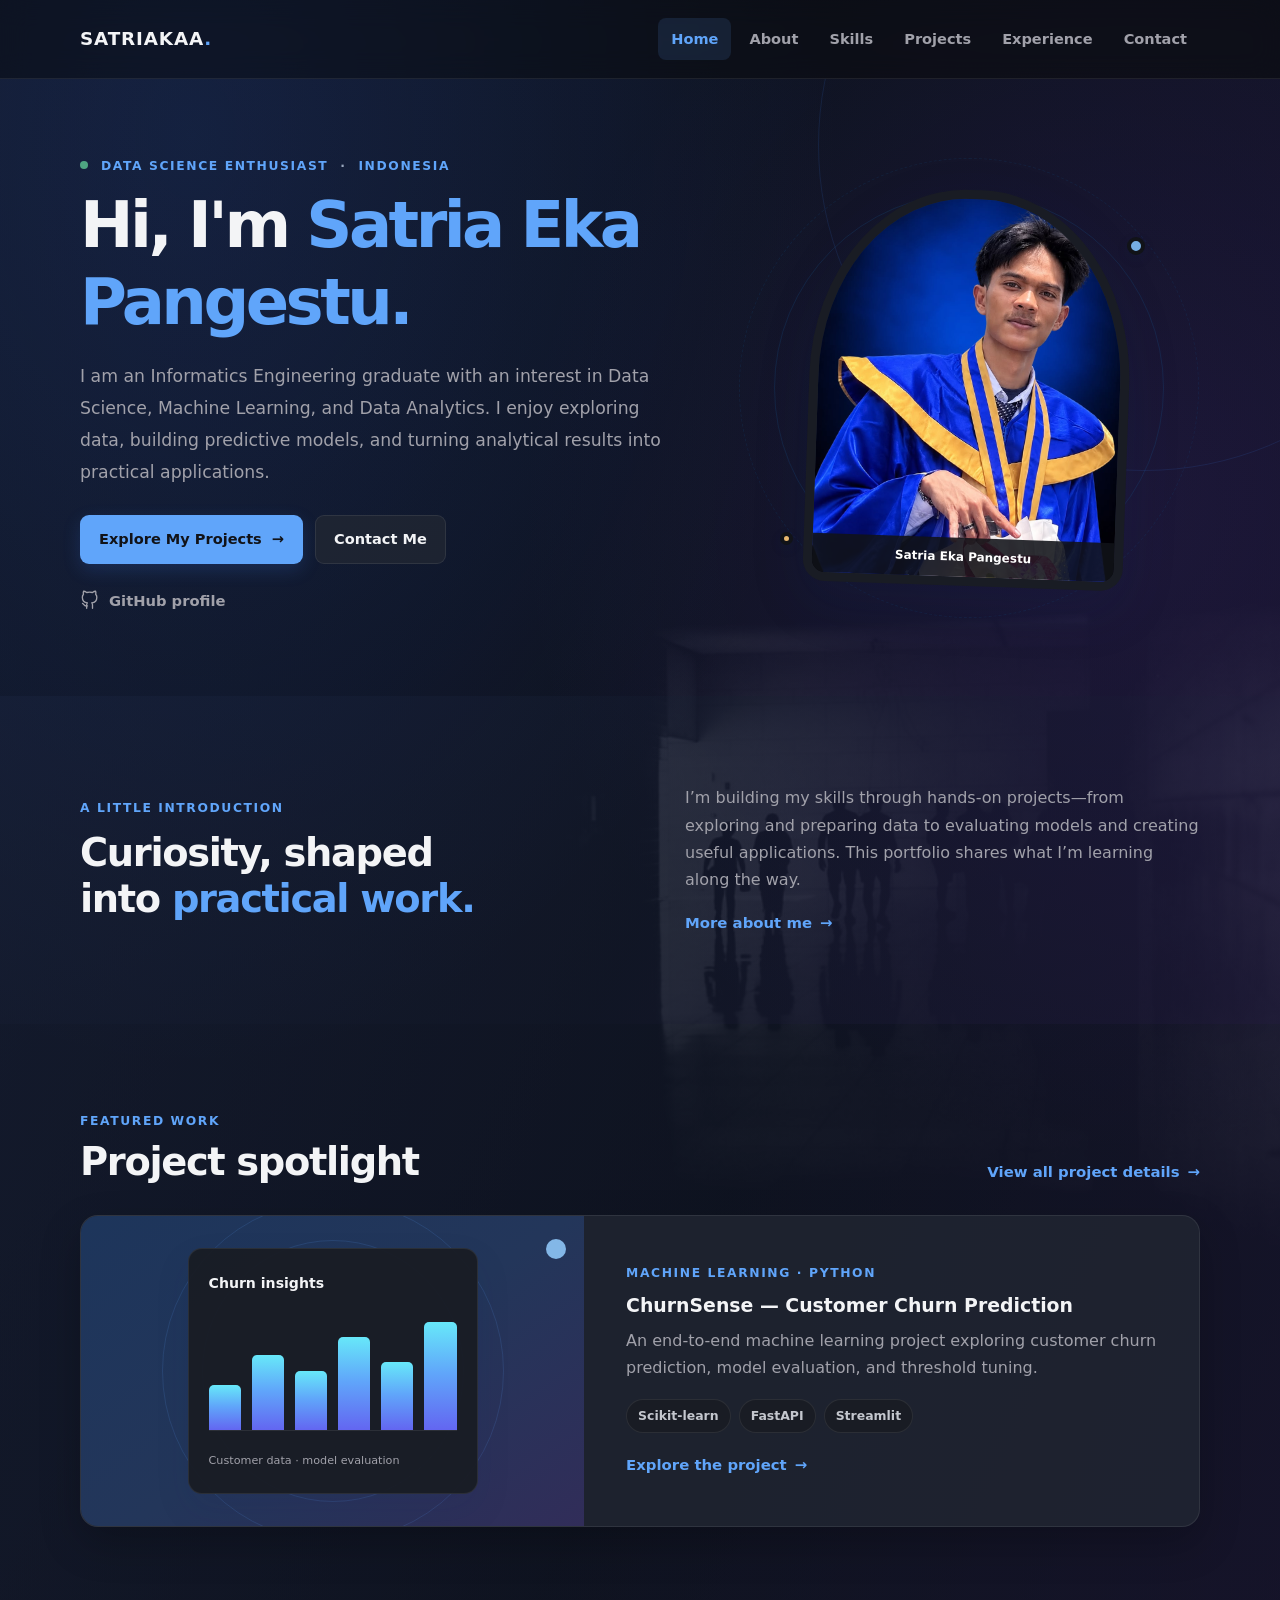
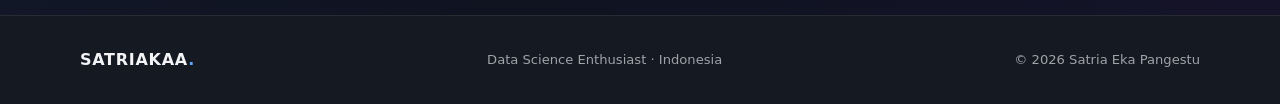
==== commit 9d409051: "Add some picture profile" ====
--- a/index.html
+++ b/index.html
@@ -48,7 +48,7 @@
           <div class="hero-visual">
             <div class="hero-orbit orbit-one"></div>
             <div class="hero-orbit orbit-two"></div>
-            <div class="profile-frame"><img src="assets/images/profile.png" alt="Illustrated profile photo placeholder for Satria Eka Pangestu" /><span class="image-caption">Satria Eka Pangestu</span></div>
+            <div class="profile-frame"><img src="assets/images/profile.jpeg" alt="Illustrated profile photo placeholder for Satria Eka Pangestu" /><span class="image-caption">Satria Eka Pangestu</span></div>
             <span class="decor-dot decor-dot-one"></span><span class="decor-dot decor-dot-two"></span>
           </div>
         </div>
